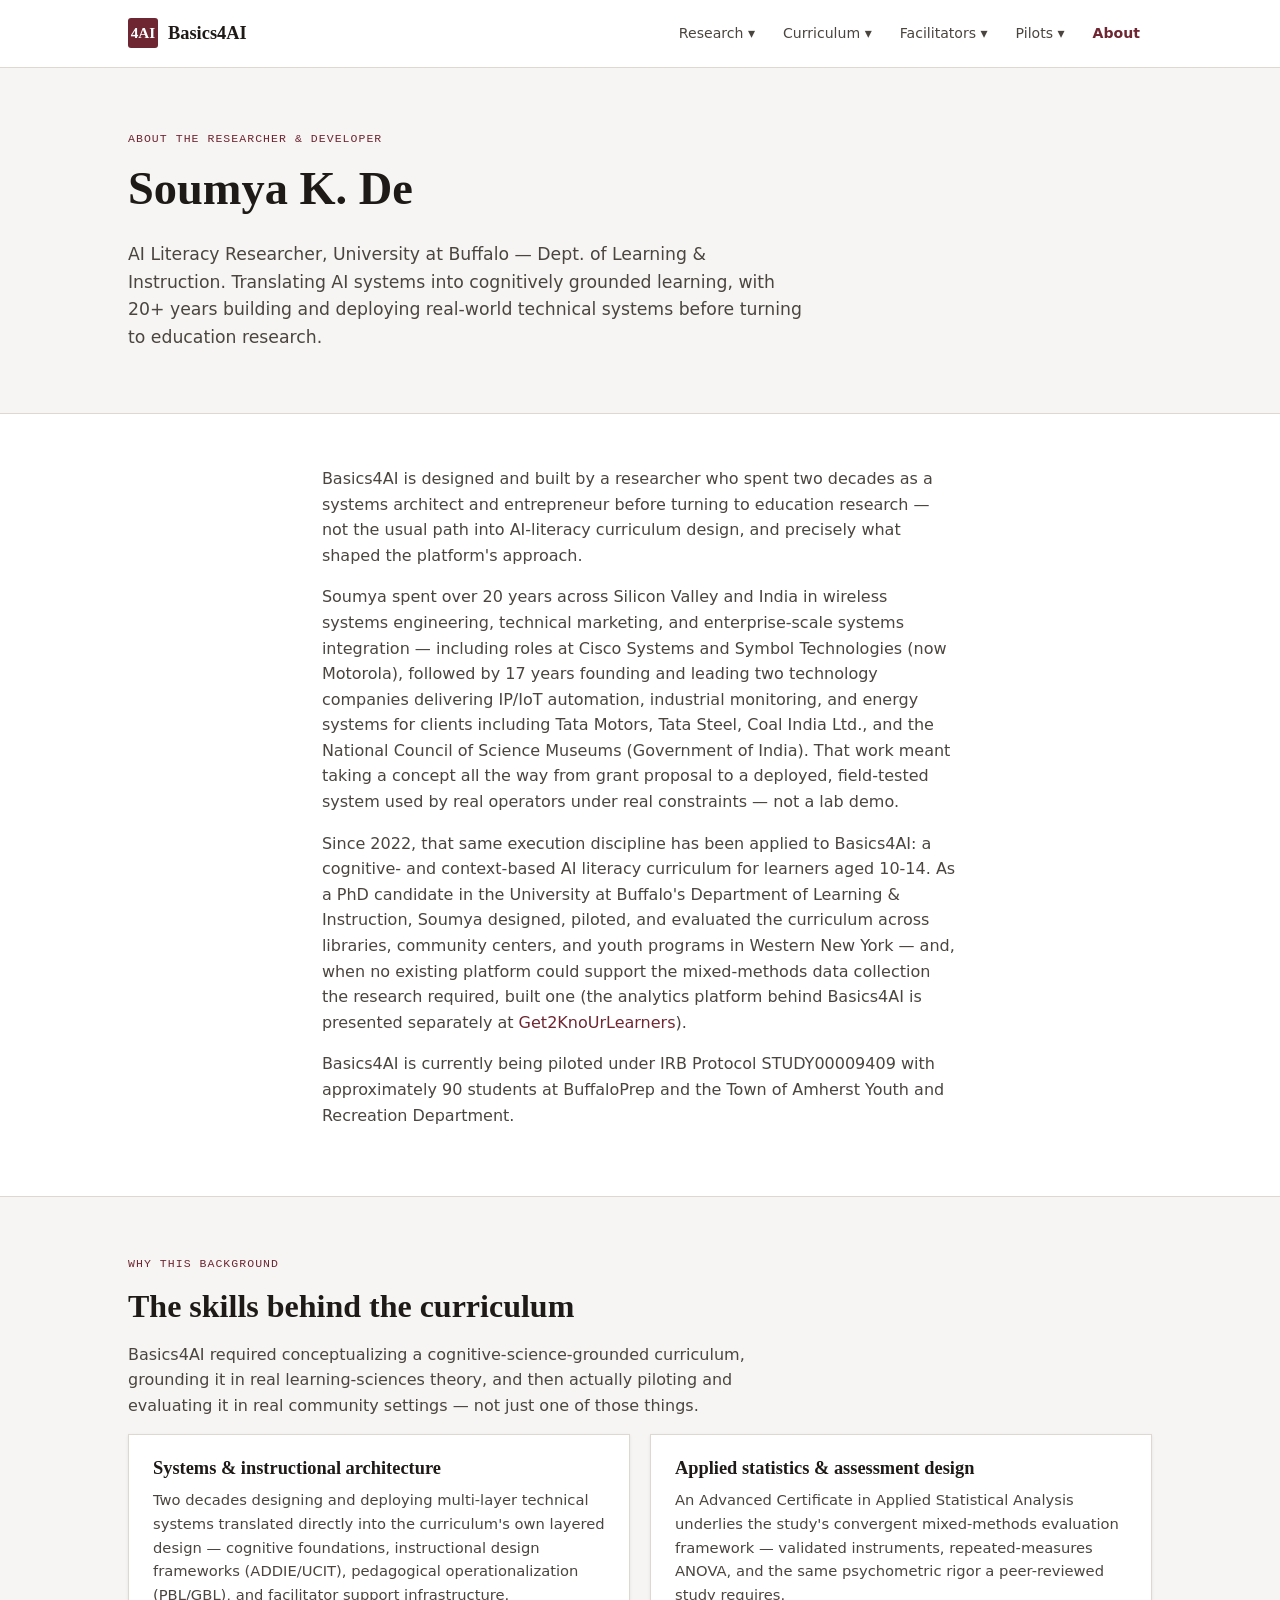
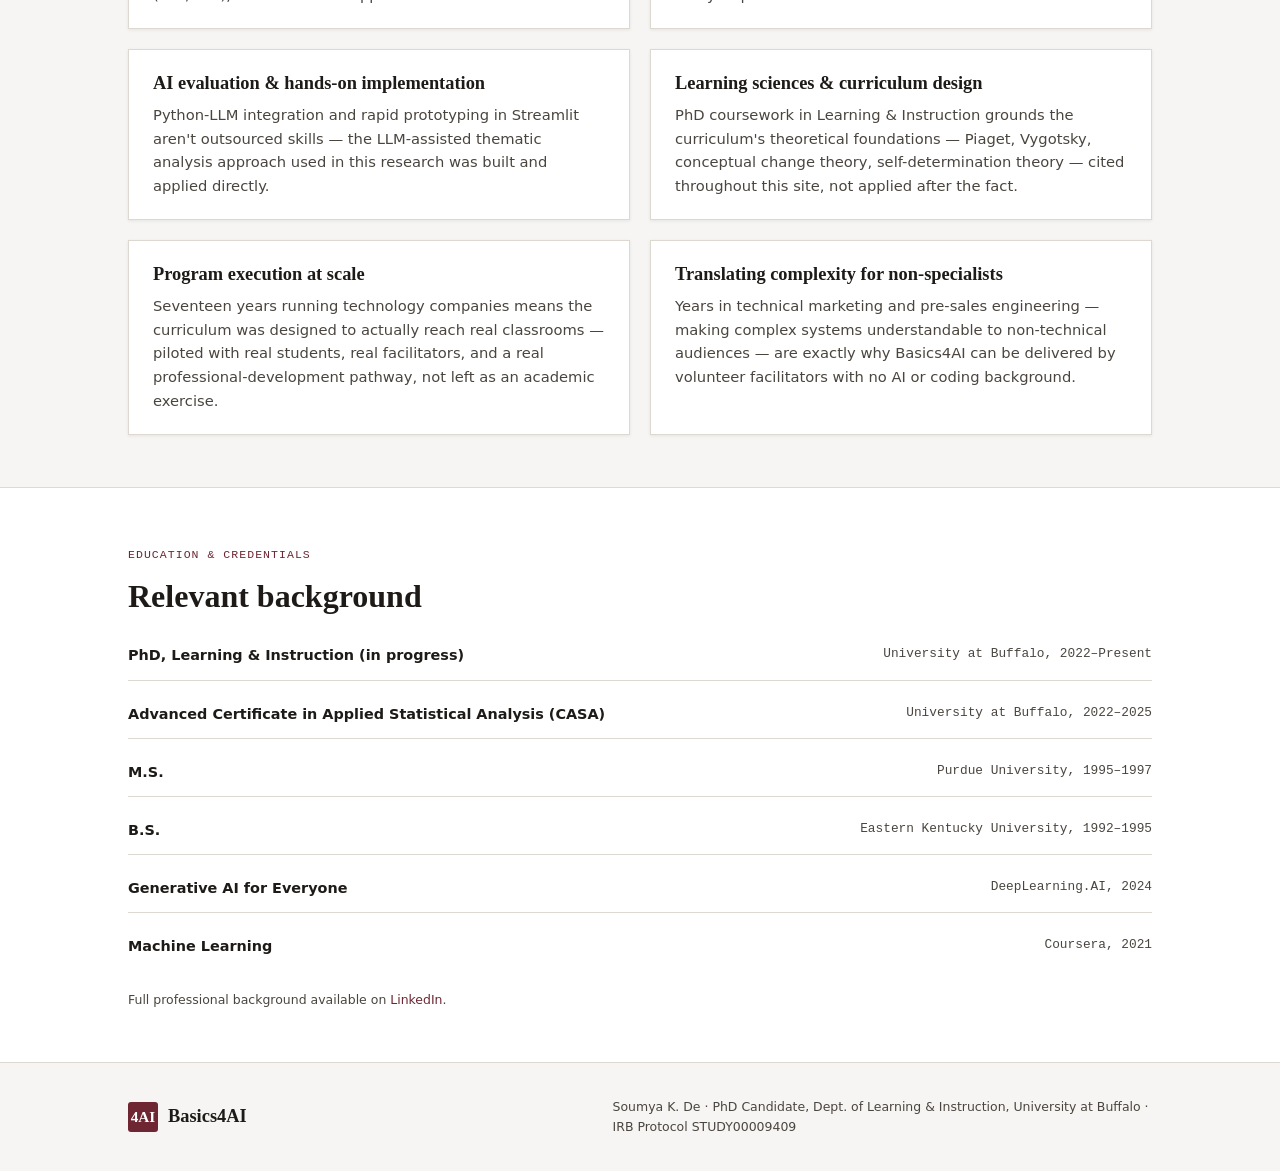
==== about.html @ d0694ae6 "Initial Basics4AI research site build: 11 pages across Research/Curriculum/Facilitators/Pilots/About" ====
<!DOCTYPE html>
<html lang="en">
<head>
<meta charset="UTF-8">
<meta name="viewport" content="width=device-width, initial-scale=1.0">
<title>About the Researcher — Basics4AI</title>
<meta name="description" content="Soumya K. De — PhD Candidate, University at Buffalo, researcher and developer of Basics4AI. 20+ years in systems architecture and entrepreneurship, now applied to AI-literacy education research.">
<link rel="stylesheet" href="assets/style.css">
<style>
  .why-grid { display: grid; grid-template-columns: 1fr 1fr; gap: 20px; margin-top: 8px; }
  @media (max-width: 760px) { .why-grid { grid-template-columns: 1fr; } }
  .cred-list { display: grid; gap: 10px; margin-top: 8px; }
  .cred-row { display: flex; justify-content: space-between; gap: 16px; padding: 12px 0; border-bottom: 1px solid var(--line); font-size: 0.9rem; }
  .cred-row:last-child { border-bottom: none; }
  .cred-name { color: var(--ink); font-weight: 600; }
  .cred-org { color: var(--ink-soft); font-family: var(--font-mono); font-size: 0.8rem; text-align: right; }
</style>
</head>
<body>

<nav class="topnav">
  <div class="topnav-inner">
    <div class="brand"><a href="index.html" style="color:inherit;text-decoration:none;display:flex;align-items:center;gap:10px;"><span class="mark">4AI</span>Basics4AI</a></div>
    <button class="nav-toggle" aria-label="Toggle navigation" onclick="document.querySelector('.navlinks').classList.toggle('open')">☰</button>
    <div class="navlinks">
      <div class="navgroup">
        <button>Research ▾</button>
        <div class="dropdown">
          <a href="research-background.html">Research Background</a>
          <a href="literature-review.html">Literature Review</a>
        </div>
      </div>
      <div class="navgroup">
        <button>Curriculum ▾</button>
        <div class="dropdown">
          <a href="curriculum-frameworks.html">Design Frameworks</a>
          <a href="the-curriculum.html">The Curriculum</a>
          <a href="games-activities.html">Games &amp; Activities</a>
        </div>
      </div>
      <div class="navgroup">
        <button>Facilitators ▾</button>
        <div class="dropdown">
          <a href="sdl-handbook.html">Self-Directed Learning</a>
          <a href="pd-handbook.html">Professional Development</a>
        </div>
      </div>
      <div class="navgroup">
        <button>Pilots ▾</button>
        <div class="dropdown">
          <a href="pre-pilot-studies.html">Pre-Pilot Studies</a>
          <a href="pilots-findings.html">Pilots &amp; Findings</a>
        </div>
      </div>
      <a href="about.html" class="current">About</a>
    </div>
  </div>
</nav>

<header class="page-hero">
  <div class="container">
    <span class="eyebrow">About the researcher &amp; developer</span>
    <h1>Soumya K. De</h1>
    <p class="lede" style="margin-top:6px;">AI Literacy Researcher, University at Buffalo — Dept. of Learning &amp; Instruction. Translating AI systems into cognitively grounded learning, with 20+ years building and deploying real-world technical systems before turning to education research.</p>
  </div>
</header>

<section class="block">
  <div class="container measure">
    <p>Basics4AI is designed and built by a researcher who spent two decades as a systems architect and entrepreneur before turning to education research — not the usual path into AI-literacy curriculum design, and precisely what shaped the platform's approach.</p>
    <p>Soumya spent over 20 years across Silicon Valley and India in wireless systems engineering, technical marketing, and enterprise-scale systems integration — including roles at Cisco Systems and Symbol Technologies (now Motorola), followed by 17 years founding and leading two technology companies delivering IP/IoT automation, industrial monitoring, and energy systems for clients including Tata Motors, Tata Steel, Coal India Ltd., and the National Council of Science Museums (Government of India). That work meant taking a concept all the way from grant proposal to a deployed, field-tested system used by real operators under real constraints — not a lab demo.</p>
    <p>Since 2022, that same execution discipline has been applied to Basics4AI: a cognitive- and context-based AI literacy curriculum for learners aged 10-14. As a PhD candidate in the University at Buffalo's Department of Learning &amp; Instruction, Soumya designed, piloted, and evaluated the curriculum across libraries, community centers, and youth programs in Western New York — and, when no existing platform could support the mixed-methods data collection the research required, built one (the analytics platform behind Basics4AI is presented separately at <a href="https://get2knourlearners-production.up.railway.app">Get2KnoUrLearners</a>).</p>
    <p>Basics4AI is currently being piloted under IRB Protocol STUDY00009409 with approximately 90 students at BuffaloPrep and the Town of Amherst Youth and Recreation Department.</p>
  </div>
</section>

<section class="block alt">
  <div class="container">
    <span class="eyebrow">Why this background</span>
    <h2>The skills behind the curriculum</h2>
    <p class="measure" style="color:var(--ink-soft);">Basics4AI required conceptualizing a cognitive-science-grounded curriculum, grounding it in real learning-sciences theory, and then actually piloting and evaluating it in real community settings — not just one of those things.</p>
    <div class="why-grid">
      <div class="card">
        <h3>Systems &amp; instructional architecture</h3>
        <p>Two decades designing and deploying multi-layer technical systems translated directly into the curriculum's own layered design — cognitive foundations, instructional design frameworks (ADDIE/UCIT), pedagogical operationalization (PBL/GBL), and facilitator support infrastructure.</p>
      </div>
      <div class="card">
        <h3>Applied statistics &amp; assessment design</h3>
        <p>An Advanced Certificate in Applied Statistical Analysis underlies the study's convergent mixed-methods evaluation framework — validated instruments, repeated-measures ANOVA, and the same psychometric rigor a peer-reviewed study requires.</p>
      </div>
      <div class="card">
        <h3>AI evaluation &amp; hands-on implementation</h3>
        <p>Python-LLM integration and rapid prototyping in Streamlit aren't outsourced skills — the LLM-assisted thematic analysis approach used in this research was built and applied directly.</p>
      </div>
      <div class="card">
        <h3>Learning sciences &amp; curriculum design</h3>
        <p>PhD coursework in Learning &amp; Instruction grounds the curriculum's theoretical foundations — Piaget, Vygotsky, conceptual change theory, self-determination theory — cited throughout this site, not applied after the fact.</p>
      </div>
      <div class="card">
        <h3>Program execution at scale</h3>
        <p>Seventeen years running technology companies means the curriculum was designed to actually reach real classrooms — piloted with real students, real facilitators, and a real professional-development pathway, not left as an academic exercise.</p>
      </div>
      <div class="card">
        <h3>Translating complexity for non-specialists</h3>
        <p>Years in technical marketing and pre-sales engineering — making complex systems understandable to non-technical audiences — are exactly why Basics4AI can be delivered by volunteer facilitators with no AI or coding background.</p>
      </div>
    </div>
  </div>
</section>

<section class="block">
  <div class="container">
    <span class="eyebrow">Education &amp; credentials</span>
    <h2>Relevant background</h2>
    <div class="cred-list">
      <div class="cred-row"><span class="cred-name">PhD, Learning &amp; Instruction (in progress)</span><span class="cred-org">University at Buffalo, 2022–Present</span></div>
      <div class="cred-row"><span class="cred-name">Advanced Certificate in Applied Statistical Analysis (CASA)</span><span class="cred-org">University at Buffalo, 2022–2025</span></div>
      <div class="cred-row"><span class="cred-name">M.S.</span><span class="cred-org">Purdue University, 1995–1997</span></div>
      <div class="cred-row"><span class="cred-name">B.S.</span><span class="cred-org">Eastern Kentucky University, 1992–1995</span></div>
      <div class="cred-row"><span class="cred-name">Generative AI for Everyone</span><span class="cred-org">DeepLearning.AI, 2024</span></div>
      <div class="cred-row"><span class="cred-name">Machine Learning</span><span class="cred-org">Coursera, 2021</span></div>
    </div>
    <p class="fine" style="margin-top:20px;">Full professional background available on <a href="https://linkedin.com/in/soumyakde">LinkedIn</a>.</p>
  </div>
</section>

<footer>
  <div class="container footer-inner">
    <div class="brand"><span class="mark">4AI</span>Basics4AI</div>
    <p class="fine">Soumya K. De · PhD Candidate, Dept. of Learning &amp; Instruction, University at Buffalo · IRB Protocol STUDY00009409</p>
  </div>
</footer>

</body>
</html>
---- assets/style.css ----
/* Basics4AI research site — shared stylesheet
   Distinct academic identity: charcoal ink, oxblood accent, serif headers, citation-forward typography. */

:root {
  --ink: #1d1a17;
  --ink-soft: #4a453f;
  --paper: #ffffff;
  --paper-alt: #f6f5f3;
  --line: #ddd8d0;
  --accent: #6e2732;
  --accent-bright: #8a3540;
  --accent-tint: #f6e9ea;
  --slate: #445059;
  --slate-tint: #eaeef0;
  --gold: #9c7a2f;
  --shadow: 0 1px 3px rgba(29, 26, 23, 0.08);
  --font-serif: Georgia, 'Iowan Old Style', 'Palatino Linotype', 'Book Antiqua', serif;
  --font-sans: -apple-system, BlinkMacSystemFont, 'Segoe UI', system-ui, sans-serif;
  --font-mono: 'Courier New', ui-monospace, monospace;
  --max: 1080px;
}

@media (prefers-color-scheme: dark) {
  :root {
    --ink: #ece7e0;
    --ink-soft: #b8b2a8;
    --paper: #171513;
    --paper-alt: #201d1a;
    --line: #3a352f;
    --accent: #d68a93;
    --accent-bright: #e3a4ac;
    --accent-tint: #2c1c1f;
    --slate: #a9b7c0;
    --slate-tint: #1c2226;
    --gold: #cbab5c;
    --shadow: 0 1px 4px rgba(0, 0, 0, 0.4);
  }
}
:root[data-theme="dark"] {
  --ink: #ece7e0; --ink-soft: #b8b2a8; --paper: #171513; --paper-alt: #201d1a;
  --line: #3a352f; --accent: #d68a93; --accent-bright: #e3a4ac; --accent-tint: #2c1c1f;
  --slate: #a9b7c0; --slate-tint: #1c2226; --gold: #cbab5c; --shadow: 0 1px 4px rgba(0,0,0,0.4);
}
:root[data-theme="light"] {
  --ink: #1d1a17; --ink-soft: #4a453f; --paper: #ffffff; --paper-alt: #f6f5f3;
  --line: #ddd8d0; --accent: #6e2732; --accent-bright: #8a3540; --accent-tint: #f6e9ea;
  --slate: #445059; --slate-tint: #eaeef0; --gold: #9c7a2f; --shadow: 0 1px 3px rgba(29,26,23,0.08);
}

* { box-sizing: border-box; }
html { scroll-behavior: smooth; }
body {
  margin: 0;
  font-family: var(--font-sans);
  background: var(--paper);
  color: var(--ink);
  line-height: 1.6;
  font-size: 16px;
  -webkit-font-smoothing: antialiased;
}
h1, h2, h3, h4 { font-family: var(--font-serif); font-weight: 700; color: var(--ink); line-height: 1.25; margin: 0 0 0.5em; }
h1 { font-size: clamp(2rem, 4vw, 2.9rem); }
h2 { font-size: clamp(1.5rem, 3vw, 2rem); }
h3 { font-size: 1.15rem; }
p { margin: 0 0 1em; color: var(--ink-soft); max-width: 68ch; }
a { color: var(--accent); text-decoration: none; }
a:hover { text-decoration: underline; }
.container { max-width: var(--max); margin: 0 auto; padding: 0 28px; }

.eyebrow {
  font-family: var(--font-mono);
  font-size: 0.72rem;
  letter-spacing: 0.09em;
  text-transform: uppercase;
  color: var(--accent);
  display: inline-block;
  margin-bottom: 12px;
}

/* ---------- Nav ---------- */
.topnav {
  border-bottom: 1px solid var(--line);
  background: var(--paper);
  position: sticky; top: 0; z-index: 40;
}
.topnav-inner {
  max-width: var(--max); margin: 0 auto; padding: 14px 28px;
  display: flex; align-items: center; justify-content: space-between; gap: 20px;
}
.brand {
  font-family: var(--font-serif); font-weight: 700; font-size: 1.15rem;
  display: flex; align-items: center; gap: 10px; color: var(--ink); white-space: nowrap;
}
.brand .mark {
  width: 30px; height: 30px; border-radius: 3px; background: var(--accent);
  color: #fff; display: flex; align-items: center; justify-content: center;
  font-family: var(--font-serif); font-size: 0.95rem; flex-shrink: 0;
}
.navlinks { display: flex; align-items: center; gap: 4px; flex-wrap: wrap; }
.navgroup { position: relative; }
.navgroup > button {
  font-family: var(--font-sans); font-size: 0.88rem; color: var(--ink-soft);
  background: none; border: none; cursor: pointer; padding: 8px 12px; border-radius: 4px;
}
.navgroup > button:hover, .navgroup:focus-within > button { color: var(--accent); background: var(--paper-alt); }
.navgroup .dropdown {
  display: none; position: absolute; top: 100%; left: 0; background: var(--paper);
  border: 1px solid var(--line); box-shadow: var(--shadow); min-width: 230px; padding: 6px; margin-top: 4px;
}
.navgroup:hover .dropdown, .navgroup:focus-within .dropdown { display: block; }
.navgroup .dropdown a {
  display: block; padding: 9px 12px; font-size: 0.86rem; color: var(--ink-soft); border-radius: 3px;
}
.navgroup .dropdown a:hover { background: var(--accent-tint); color: var(--accent); text-decoration: none; }
.navlinks > a { font-size: 0.88rem; color: var(--ink-soft); padding: 8px 12px; border-radius: 4px; }
.navlinks > a:hover { color: var(--accent); background: var(--paper-alt); text-decoration: none; }
.navlinks > a.current, .navgroup.current > button { color: var(--accent); font-weight: 600; }
.nav-toggle { display: none; background: none; border: 1px solid var(--line); border-radius: 4px; padding: 8px 10px; cursor: pointer; }
@media (max-width: 880px) {
  .navlinks { display: none; width: 100%; flex-direction: column; align-items: stretch; gap: 2px; }
  .navlinks.open { display: flex; }
  .navgroup .dropdown { display: block; position: static; border: none; box-shadow: none; padding-left: 12px; margin: 0; }
  .navgroup > button { width: 100%; text-align: left; }
  .topnav-inner { flex-wrap: wrap; }
  .nav-toggle { display: block; }
}

/* ---------- Hero / page header ---------- */
.page-hero {
  padding: 56px 0 44px; border-bottom: 1px solid var(--line); background: var(--paper-alt);
}
.page-hero h1 { max-width: 22ch; }
.page-hero .lede { font-size: 1.08rem; max-width: 62ch; }
.page-hero .meta-row {
  display: flex; gap: 18px; flex-wrap: wrap; margin-top: 18px;
  font-family: var(--font-mono); font-size: 0.78rem; color: var(--ink-soft);
}
.page-hero .meta-row span { padding: 4px 0; border-top: 2px solid var(--gold); padding-top: 6px; }

/* ---------- Sections ---------- */
.block { padding: 52px 0; }
.block.alt { background: var(--paper-alt); }
.block-head { max-width: 74ch; margin-bottom: 30px; }
.block + .block { border-top: 1px solid var(--line); }

/* ---------- Cards / grids ---------- */
.grid { display: grid; gap: 20px; }
.grid-2 { grid-template-columns: 1fr 1fr; }
.grid-3 { grid-template-columns: repeat(3, 1fr); }
.grid-4 { grid-template-columns: repeat(4, 1fr); }
@media (max-width: 760px) { .grid-2, .grid-3, .grid-4 { grid-template-columns: 1fr; } }

.card {
  background: var(--paper); border: 1px solid var(--line); padding: 22px 24px; box-shadow: var(--shadow);
}
.card h3 { margin-bottom: 8px; }
.card p { font-size: 0.92rem; margin-bottom: 0; }
.card .tag {
  font-family: var(--font-mono); font-size: 0.68rem; letter-spacing: 0.06em; text-transform: uppercase;
  color: var(--accent); display: inline-block; margin-bottom: 10px;
}

.nav-card {
  display: block; background: var(--paper); border: 1px solid var(--line); padding: 22px 24px;
  box-shadow: var(--shadow); transition: border-color 0.15s ease;
}
.nav-card:hover { border-color: var(--accent); text-decoration: none; }
.nav-card .cluster { font-family: var(--font-mono); font-size: 0.68rem; letter-spacing: 0.06em; text-transform: uppercase; color: var(--gold); }
.nav-card h3 { color: var(--ink); margin: 6px 0 8px; }
.nav-card p { font-size: 0.88rem; margin: 0; }

/* ---------- Stat strip ---------- */
.stat-strip { display: flex; flex-wrap: wrap; gap: 0; border: 1px solid var(--line); }
.stat { flex: 1 1 140px; padding: 18px 20px; border-right: 1px solid var(--line); }
.stat:last-child { border-right: none; }
.stat .num { font-family: var(--font-serif); font-size: 1.7rem; font-weight: 700; color: var(--accent); display: block; }
.stat .label { font-size: 0.78rem; color: var(--ink-soft); }

/* ---------- Tables ---------- */
.table-wrap { overflow-x: auto; border: 1px solid var(--line); }
table { width: 100%; border-collapse: collapse; font-size: 0.88rem; }
th, td { padding: 11px 14px; text-align: left; border-bottom: 1px solid var(--line); vertical-align: top; }
th { background: var(--paper-alt); font-family: var(--font-sans); font-weight: 700; font-size: 0.78rem; text-transform: uppercase; letter-spacing: 0.03em; color: var(--ink-soft); }
tr:last-child td { border-bottom: none; }
td.status-yes { color: var(--accent); font-weight: 700; }
td.center { text-align: center; }

/* ---------- Pull quote ---------- */
.pull {
  border-left: 3px solid var(--accent); padding: 4px 0 4px 22px; margin: 24px 0;
  font-family: var(--font-serif); font-size: 1.1rem; font-style: italic; color: var(--ink);
}

/* ---------- Callout / disclosure boxes ---------- */
.callout { border: 1px solid var(--line); background: var(--paper-alt); padding: 18px 22px; margin: 20px 0; }
.callout.accent { border-color: var(--accent); background: var(--accent-tint); }
.callout p:last-child { margin-bottom: 0; }
.callout .callout-label { font-family: var(--font-mono); font-size: 0.7rem; text-transform: uppercase; letter-spacing: 0.06em; color: var(--accent); display: block; margin-bottom: 8px; }

/* ---------- Placeholder page ---------- */
.placeholder-box {
  border: 1px dashed var(--line); padding: 36px 30px; text-align: center; background: var(--paper-alt);
}
.placeholder-box .icon { font-size: 1.6rem; margin-bottom: 10px; display: block; }

/* ---------- Citations ---------- */
.citelist { font-size: 0.82rem; color: var(--ink-soft); }
.citelist li { margin-bottom: 8px; }
.cite-inline { font-family: var(--font-mono); font-size: 0.85em; color: var(--slate); }

/* ---------- Buttons ---------- */
.btn { display: inline-block; padding: 11px 22px; border: 1px solid var(--ink); font-size: 0.9rem; font-weight: 600; }
.btn-primary { background: var(--accent); border-color: var(--accent); color: #fff; }
.btn-primary:hover { background: var(--accent-bright); border-color: var(--accent-bright); text-decoration: none; color: #fff; }
.btn-outline { color: var(--ink); }
.btn-outline:hover { background: var(--paper-alt); text-decoration: none; }

/* ---------- Footer ---------- */
footer { border-top: 1px solid var(--line); padding: 34px 0; background: var(--paper-alt); }
.footer-inner { display: flex; justify-content: space-between; align-items: center; flex-wrap: wrap; gap: 12px; }
.fine { font-size: 0.78rem; color: var(--ink-soft); margin: 0; }

/* ---------- Utility ---------- */
.measure { max-width: 68ch; }
.list-clean { padding-left: 0; list-style: none; }
.list-clean li { padding-left: 20px; position: relative; margin-bottom: 8px; color: var(--ink-soft); }
.list-clean li::before { content: '—'; position: absolute; left: 0; color: var(--accent); }
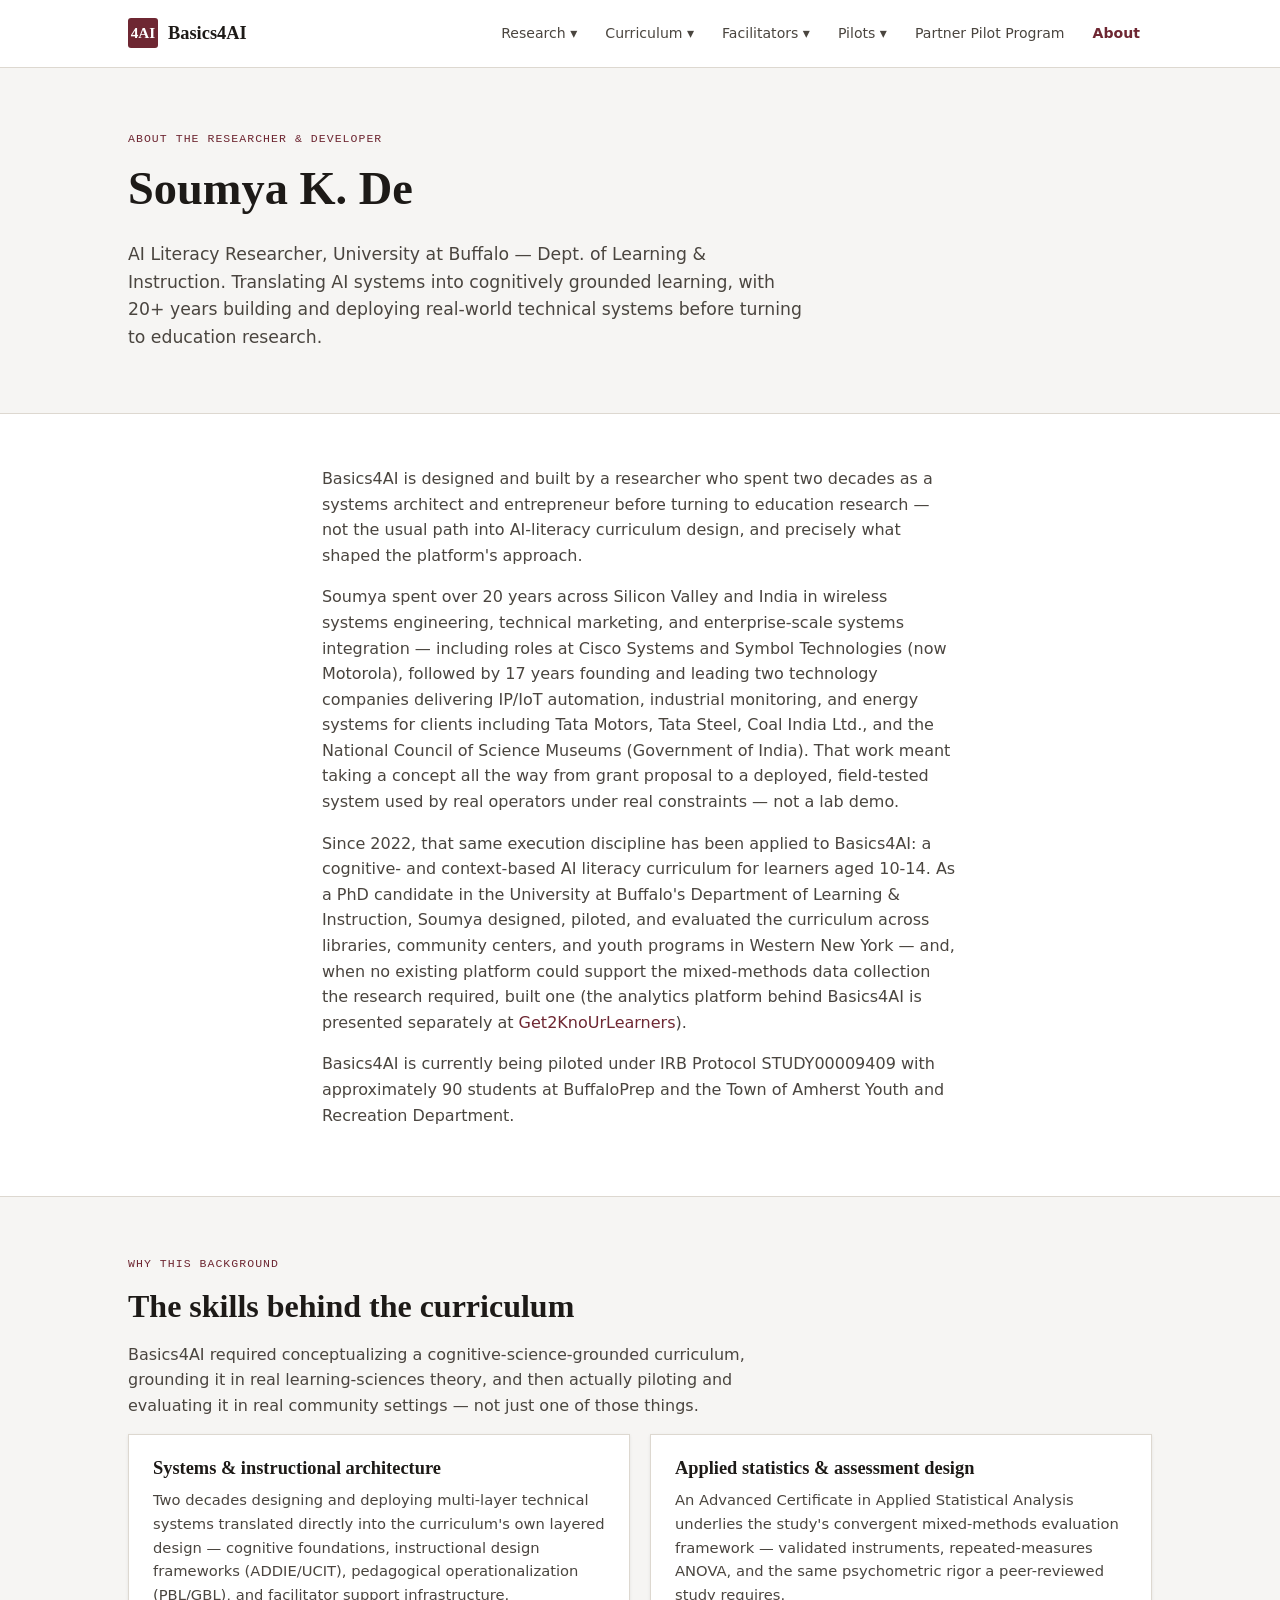
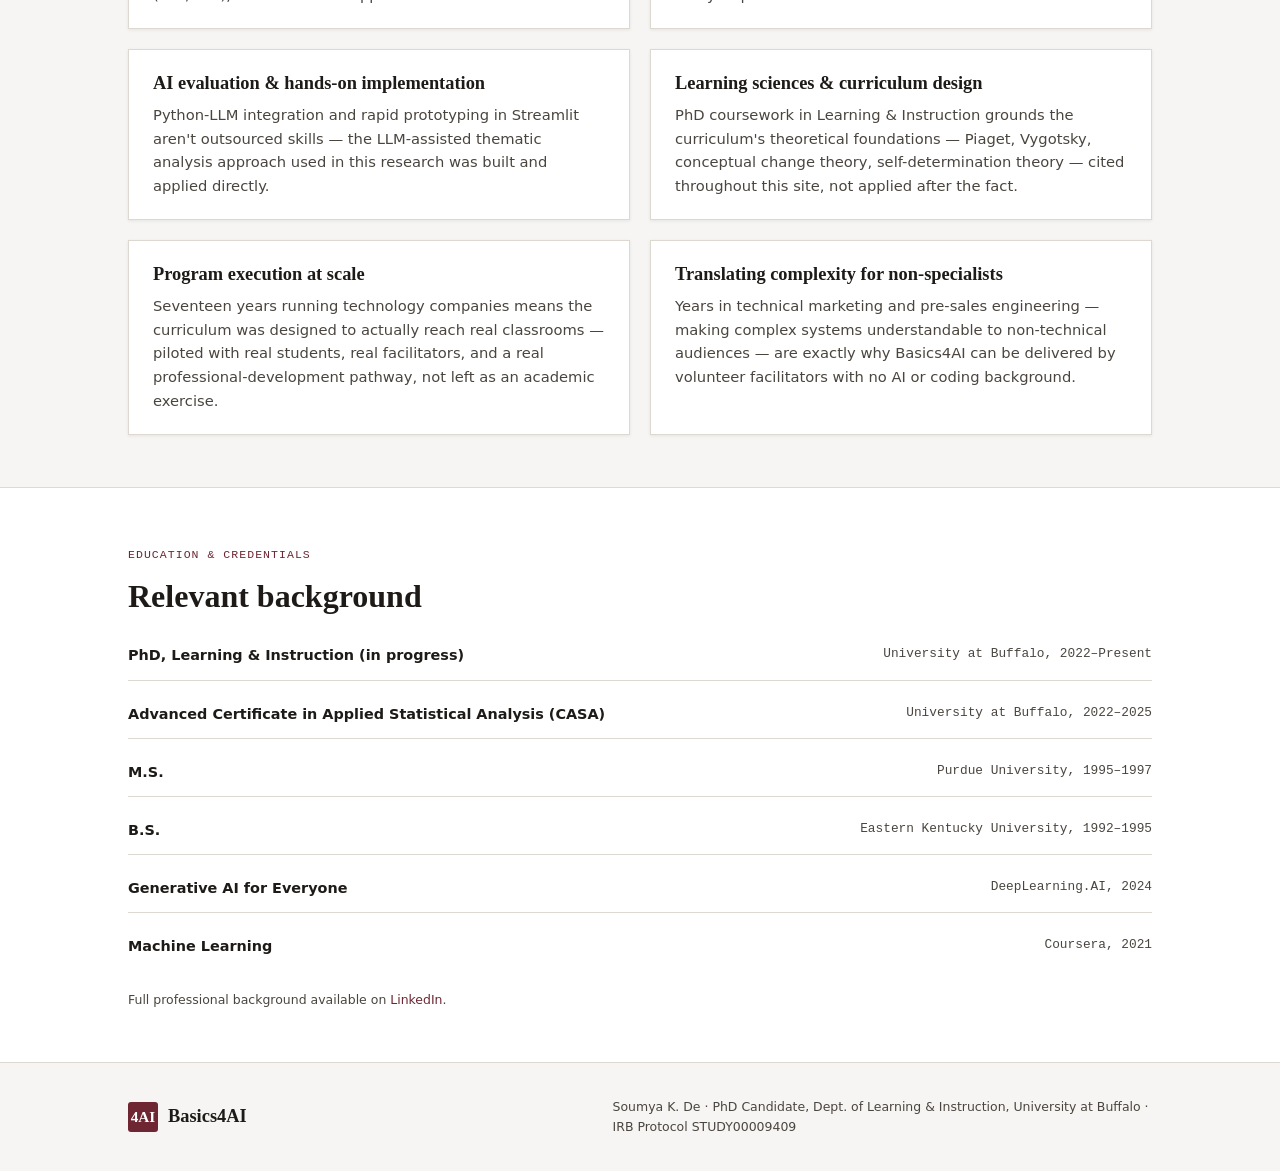
==== commit 017f50bc: "Add Partner Pilot Program page and nav link New self-paced page walking through the 10-slide partner" ====
--- a/about.html
+++ b/about.html
@@ -28,6 +28,8 @@
         <div class="dropdown">
           <a href="research-background.html">Research Background</a>
           <a href="literature-review.html">Literature Review</a>
+          <a href="research-methodology.html">Research Methodology</a>
+          <a href="assessment-instruments.html">Assessment &amp; Survey Instruments</a>
         </div>
       </div>
       <div class="navgroup">
@@ -52,6 +54,7 @@
           <a href="pilots-findings.html">Pilots &amp; Findings</a>
         </div>
       </div>
+      <a href="partner-pilot.html">Partner Pilot Program</a>
       <a href="about.html" class="current">About</a>
     </div>
   </div>
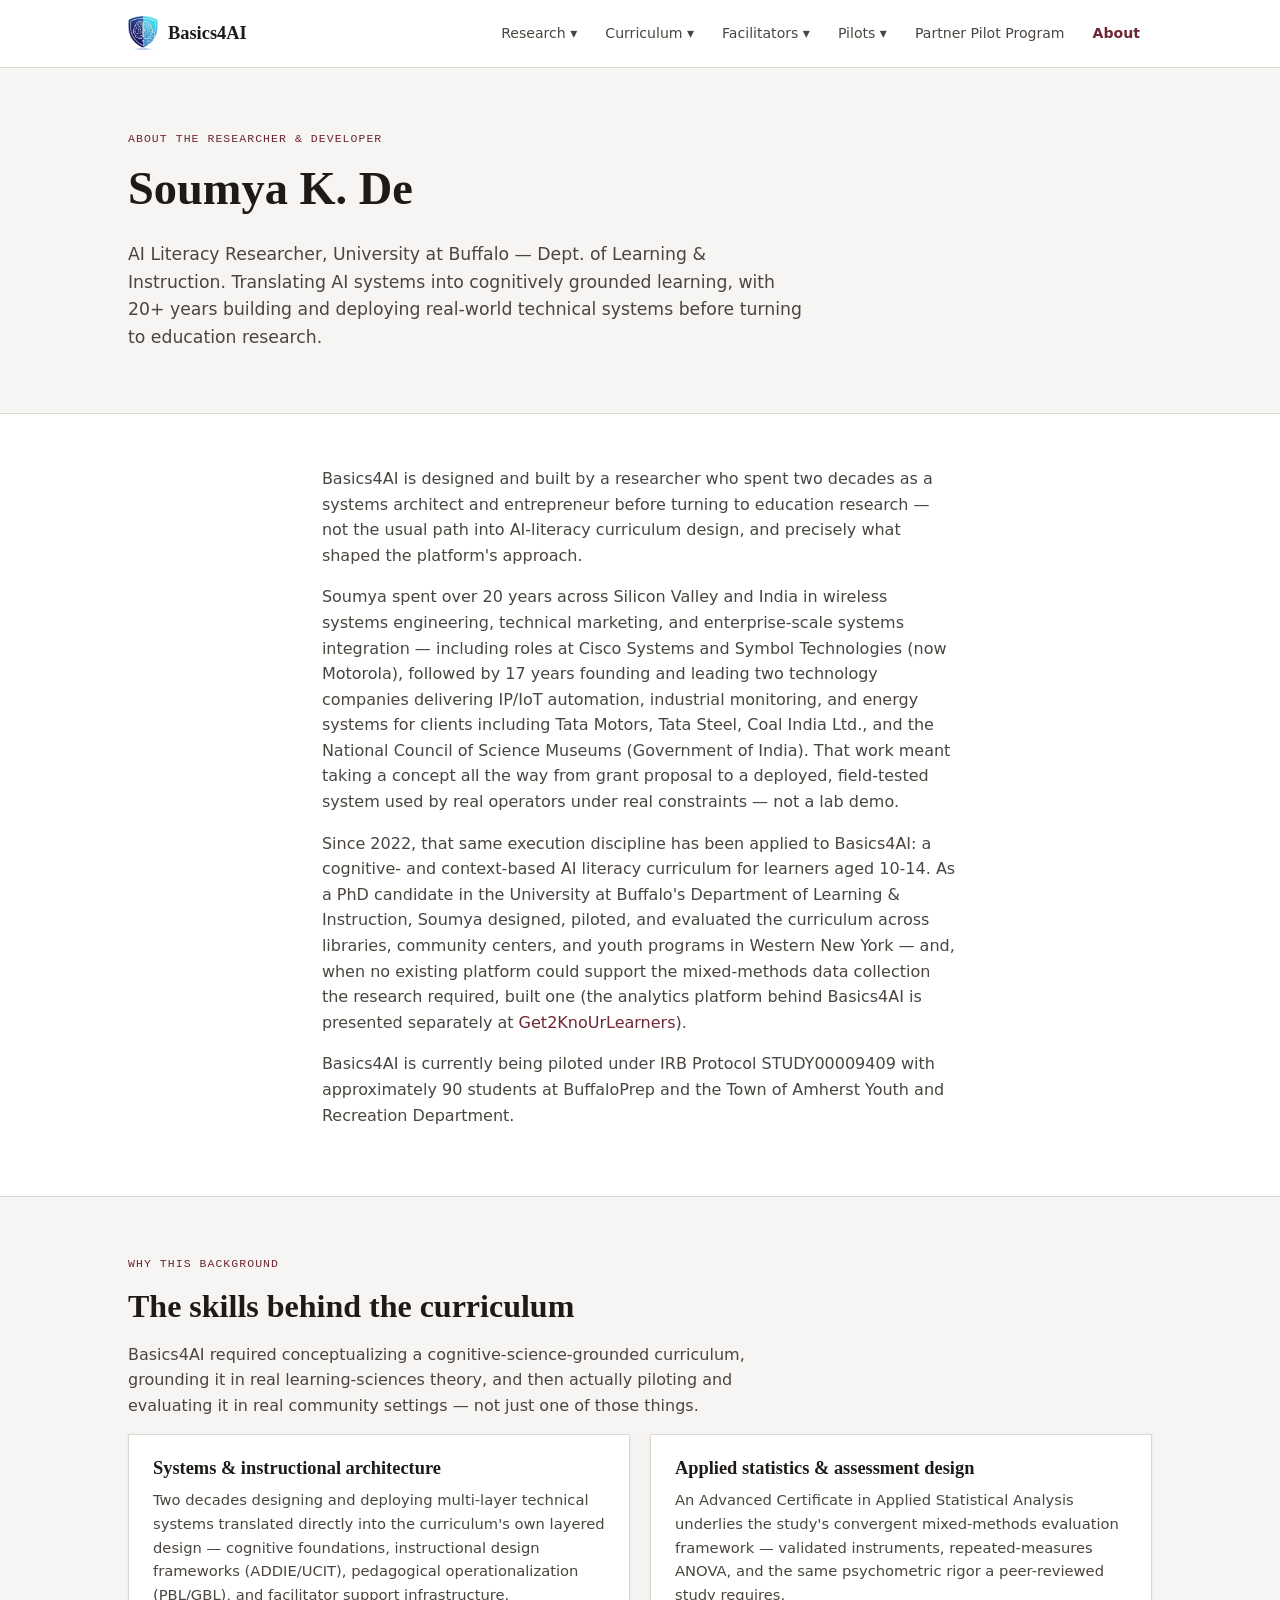
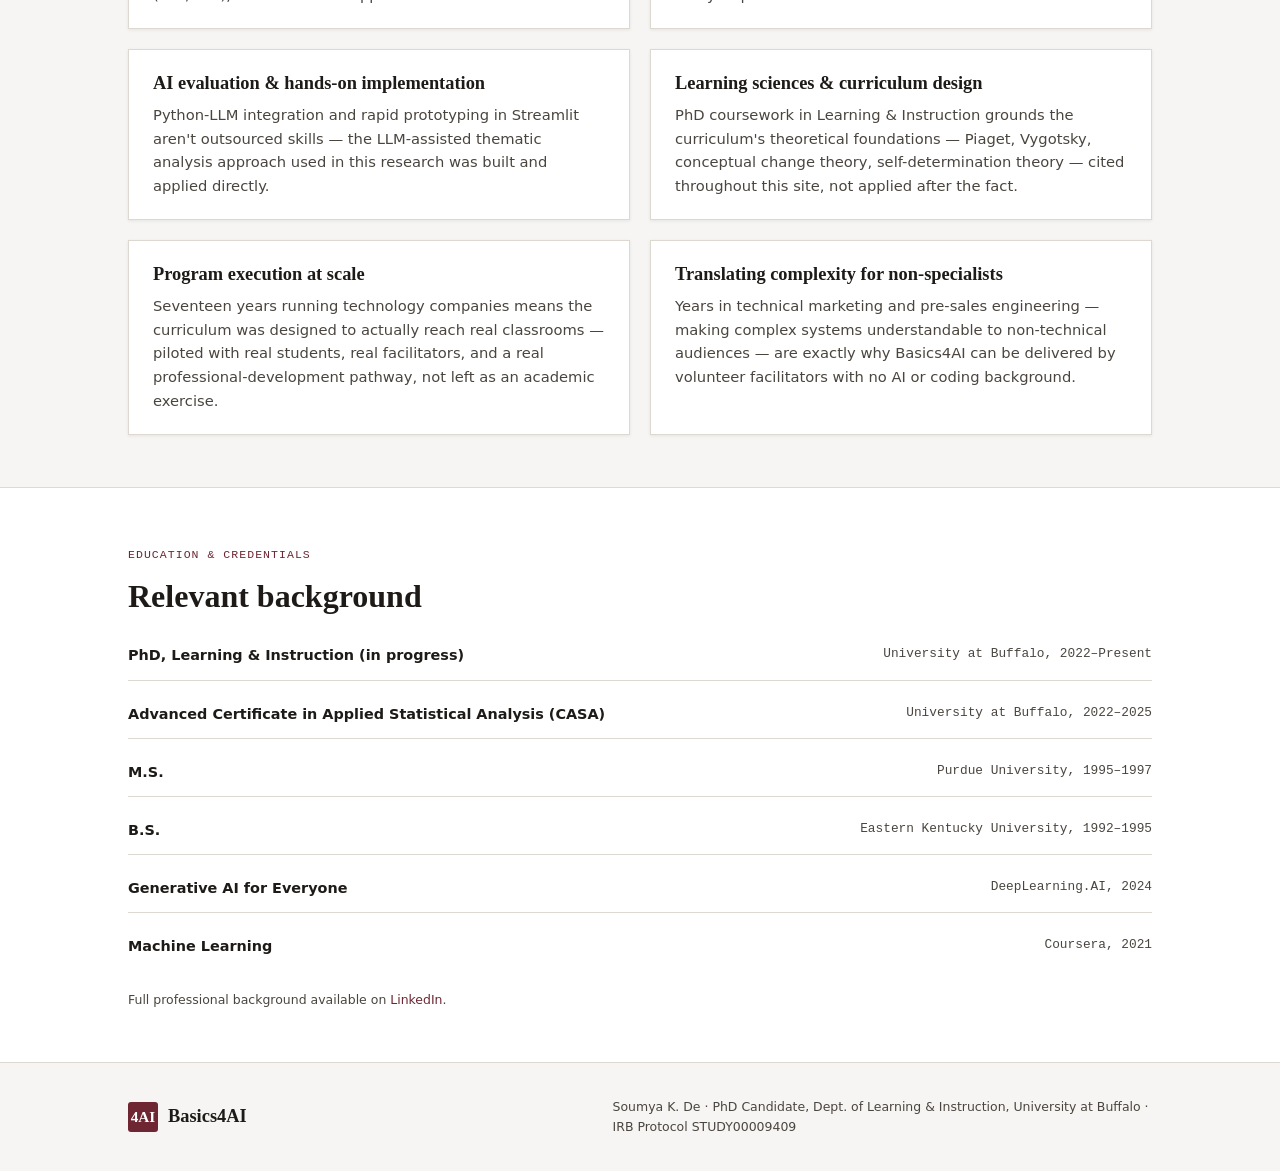
==== commit 1b3edb4f: "Replace nav brand mark with the actual Basics4AI shield logo Crops the shield icon (brain/circuit mo" ====
--- a/about.html
+++ b/about.html
@@ -20,7 +20,7 @@
 
 <nav class="topnav">
   <div class="topnav-inner">
-    <div class="brand"><a href="index.html" style="color:inherit;text-decoration:none;display:flex;align-items:center;gap:10px;"><span class="mark">4AI</span>Basics4AI</a></div>
+    <div class="brand"><a href="index.html" style="color:inherit;text-decoration:none;display:flex;align-items:center;gap:10px;"><img src="assets/basics4ai-mark.png" alt="" class="mark-icon">Basics4AI</a></div>
     <button class="nav-toggle" aria-label="Toggle navigation" onclick="document.querySelector('.navlinks').classList.toggle('open')">☰</button>
     <div class="navlinks">
       <div class="navgroup">
--- a/assets/style.css
+++ b/assets/style.css
@@ -91,6 +91,9 @@
   font-family: var(--font-serif); font-weight: 700; font-size: 1.15rem;
   display: flex; align-items: center; gap: 10px; color: var(--ink); white-space: nowrap;
 }
+.brand .mark-icon {
+  height: 34px; width: auto; flex-shrink: 0; display: block;
+}
 .brand .mark {
   width: 30px; height: 30px; border-radius: 3px; background: var(--accent);
   color: #fff; display: flex; align-items: center; justify-content: center;
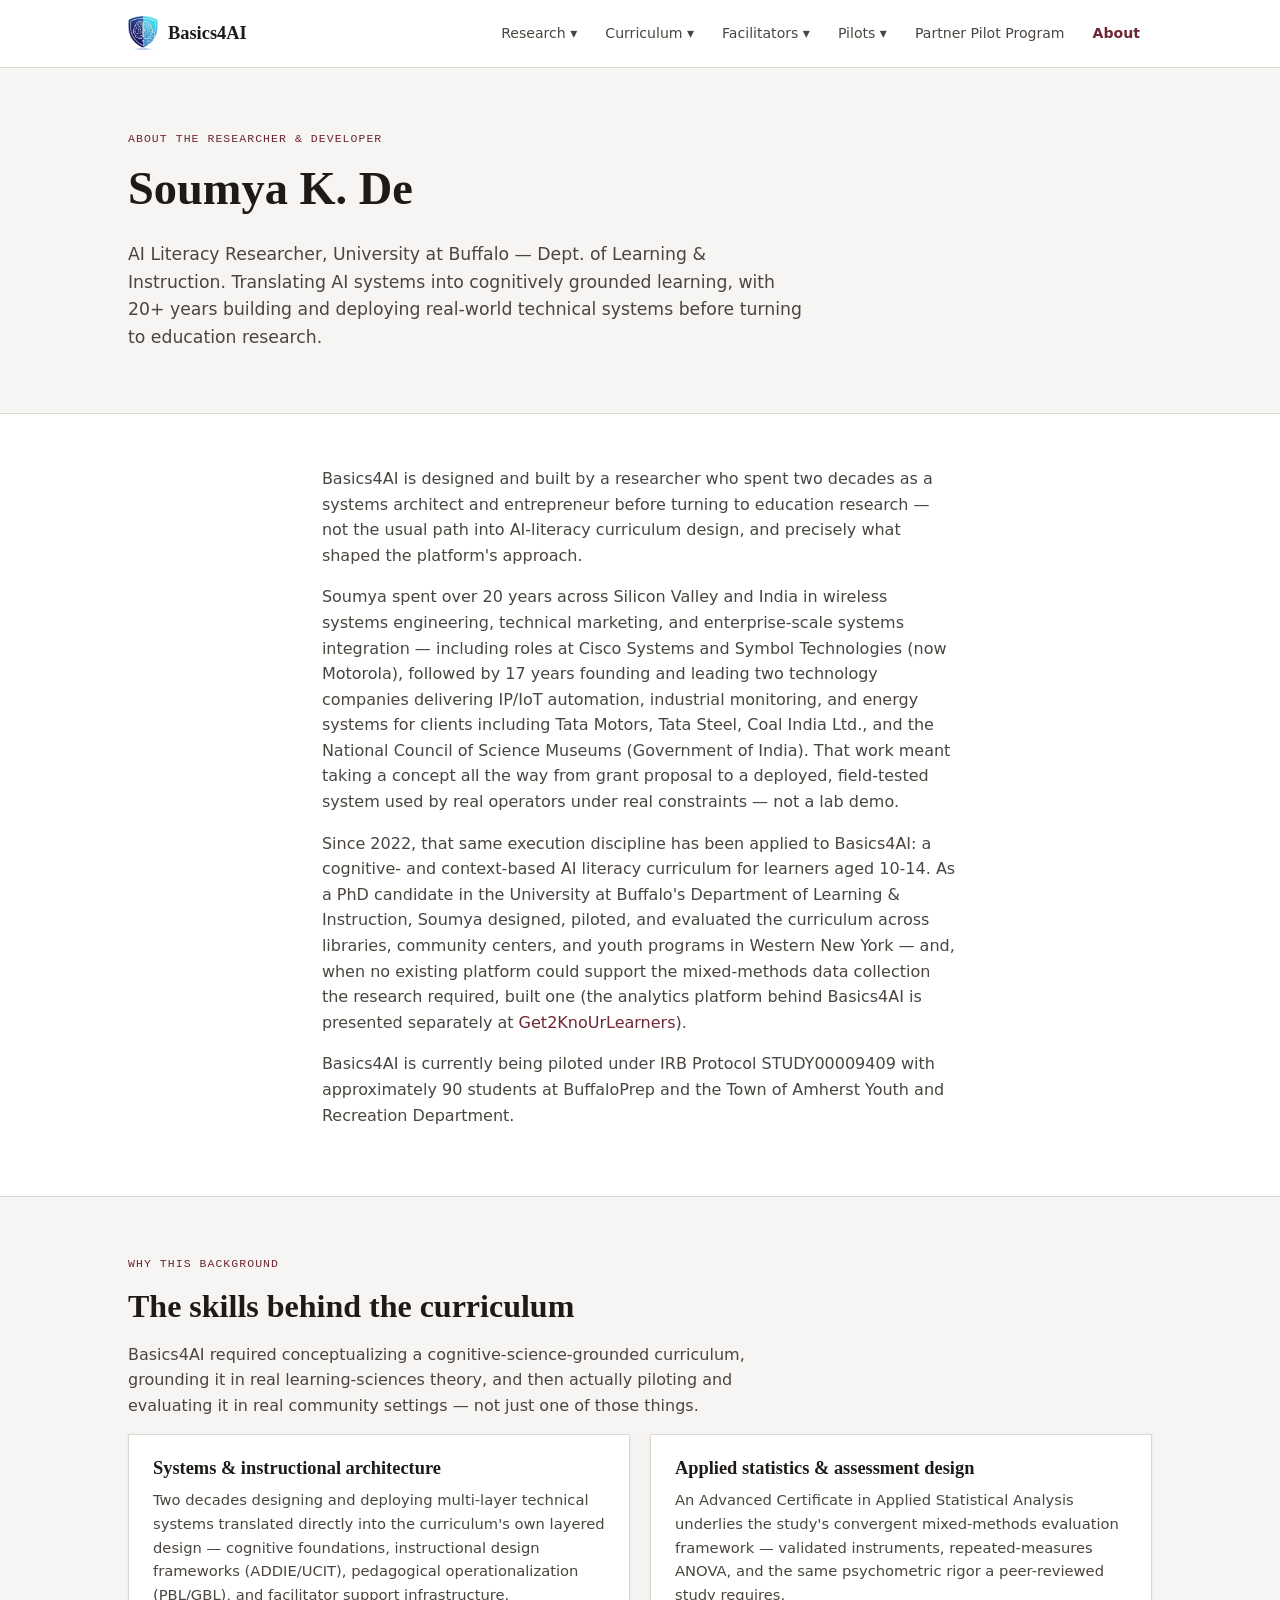
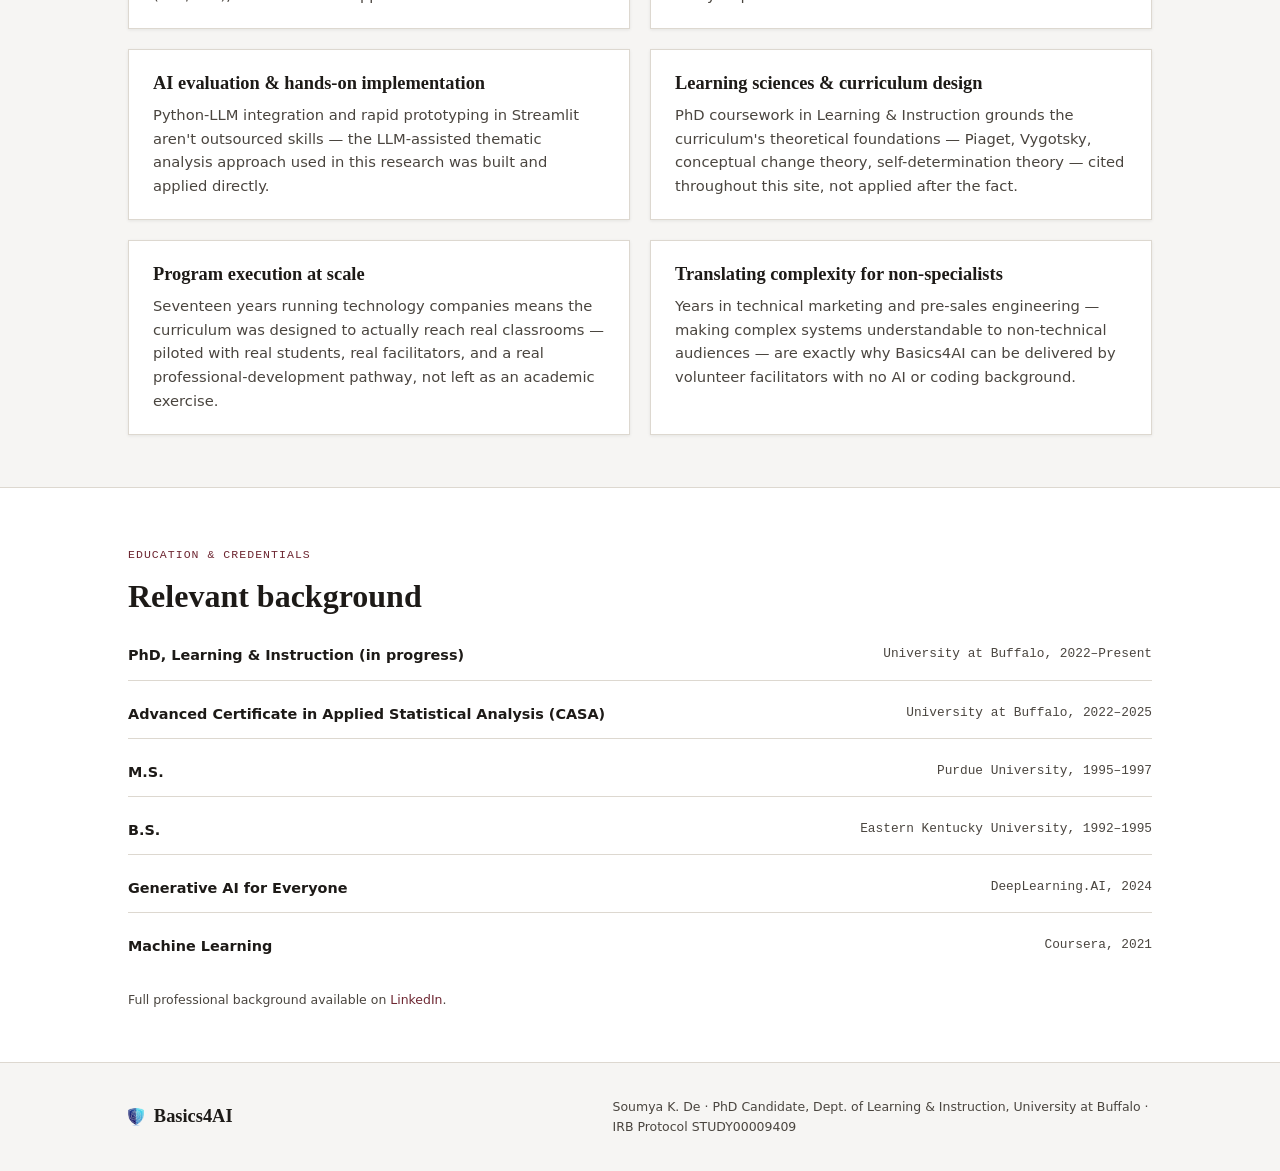
==== commit d515e4bd: "Replace footer brand mark with the Basics4AI shield logo Swaps the footer's oxblood "4AI" text badge" ====
--- a/about.html
+++ b/about.html
@@ -129,7 +129,7 @@
 
 <footer>
   <div class="container footer-inner">
-    <div class="brand"><span class="mark">4AI</span>Basics4AI</div>
+    <div class="brand"><img src="assets/basics4ai-mark.png" alt="" class="mark-icon-footer">Basics4AI</div>
     <p class="fine">Soumya K. De · PhD Candidate, Dept. of Learning &amp; Instruction, University at Buffalo · IRB Protocol STUDY00009409</p>
   </div>
 </footer>
--- a/assets/style.css
+++ b/assets/style.css
@@ -94,6 +94,9 @@
 .brand .mark-icon {
   height: 34px; width: auto; flex-shrink: 0; display: block;
 }
+.brand .mark-icon-footer {
+  height: 18px; width: auto; flex-shrink: 0; display: block;
+}
 .brand .mark {
   width: 30px; height: 30px; border-radius: 3px; background: var(--accent);
   color: #fff; display: flex; align-items: center; justify-content: center;
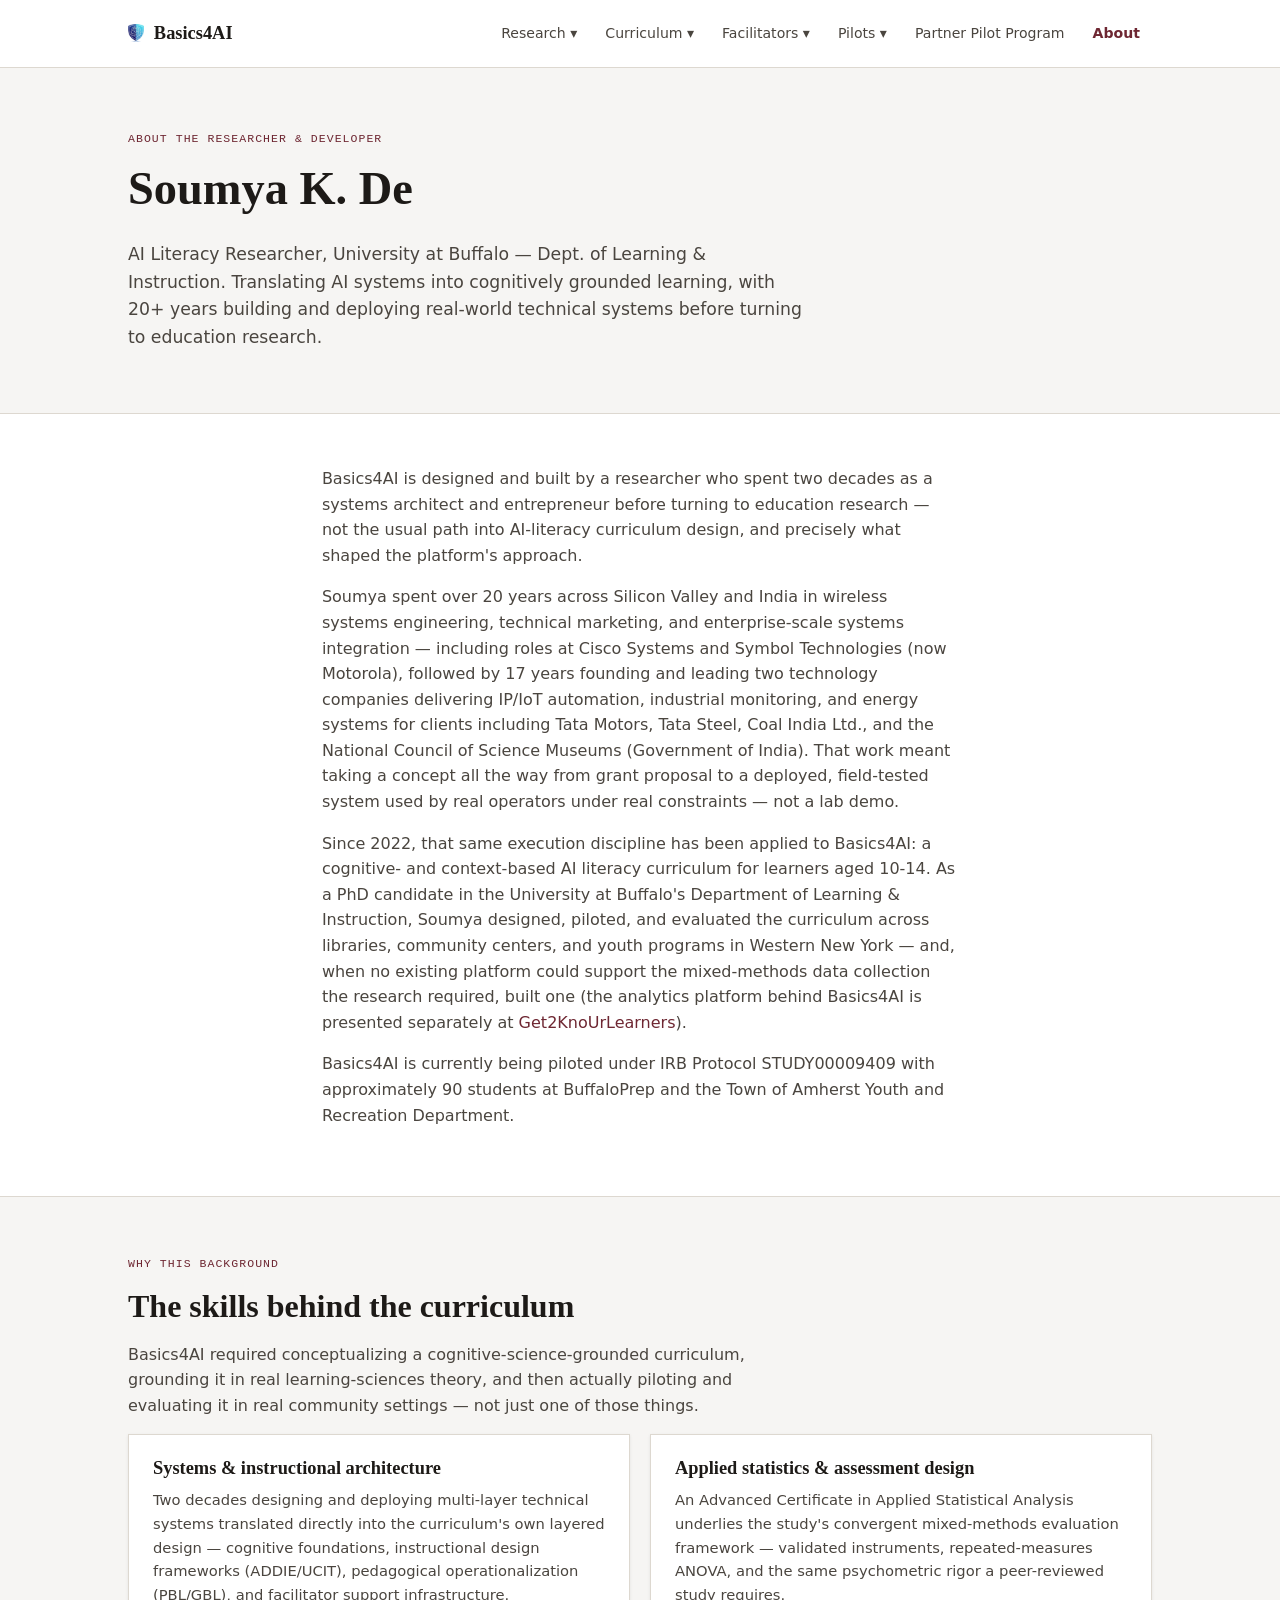
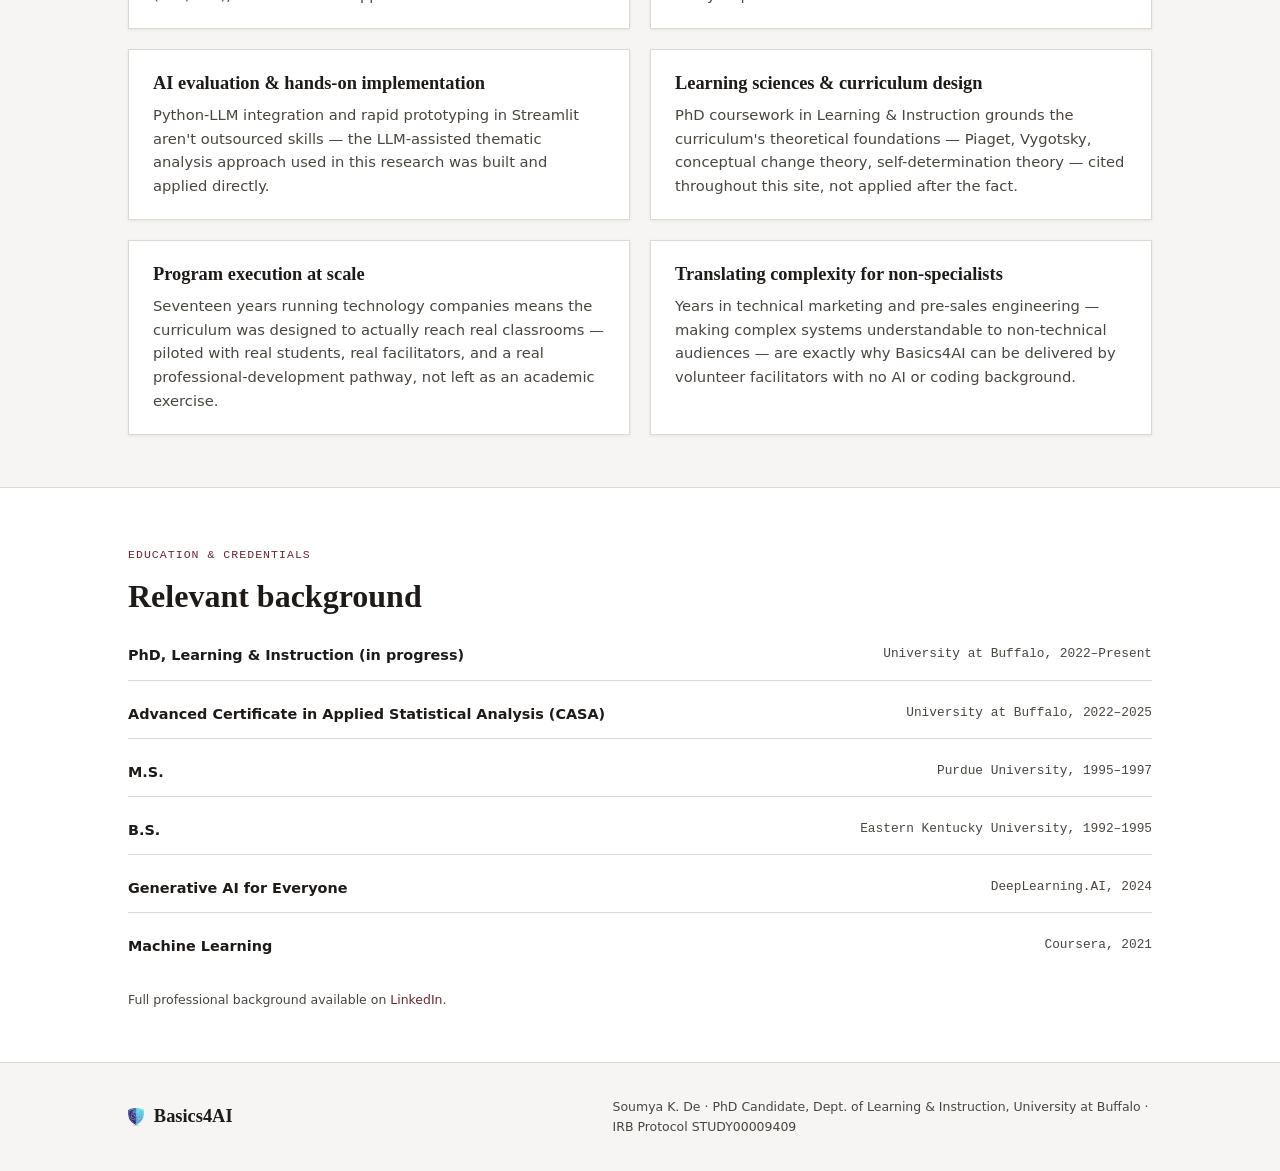
==== commit 1aadb173: "Cache-bust stylesheet to fix stale-CSS edge caching Railway's edge was serving a stale assets/style." ====
--- a/about.html
+++ b/about.html
@@ -5,7 +5,7 @@
 <meta name="viewport" content="width=device-width, initial-scale=1.0">
 <title>About the Researcher — Basics4AI</title>
 <meta name="description" content="Soumya K. De — PhD Candidate, University at Buffalo, researcher and developer of Basics4AI. 20+ years in systems architecture and entrepreneurship, now applied to AI-literacy education research.">
-<link rel="stylesheet" href="assets/style.css">
+<link rel="stylesheet" href="assets/style.css?v=3">
 <style>
   .why-grid { display: grid; grid-template-columns: 1fr 1fr; gap: 20px; margin-top: 8px; }
   @media (max-width: 760px) { .why-grid { grid-template-columns: 1fr; } }
--- a/assets/style.css
+++ b/assets/style.css
@@ -92,7 +92,7 @@
   display: flex; align-items: center; gap: 10px; color: var(--ink); white-space: nowrap;
 }
 .brand .mark-icon {
-  height: 34px; width: auto; flex-shrink: 0; display: block;
+  height: 18px; width: auto; flex-shrink: 0; display: block;
 }
 .brand .mark-icon-footer {
   height: 18px; width: auto; flex-shrink: 0; display: block;
